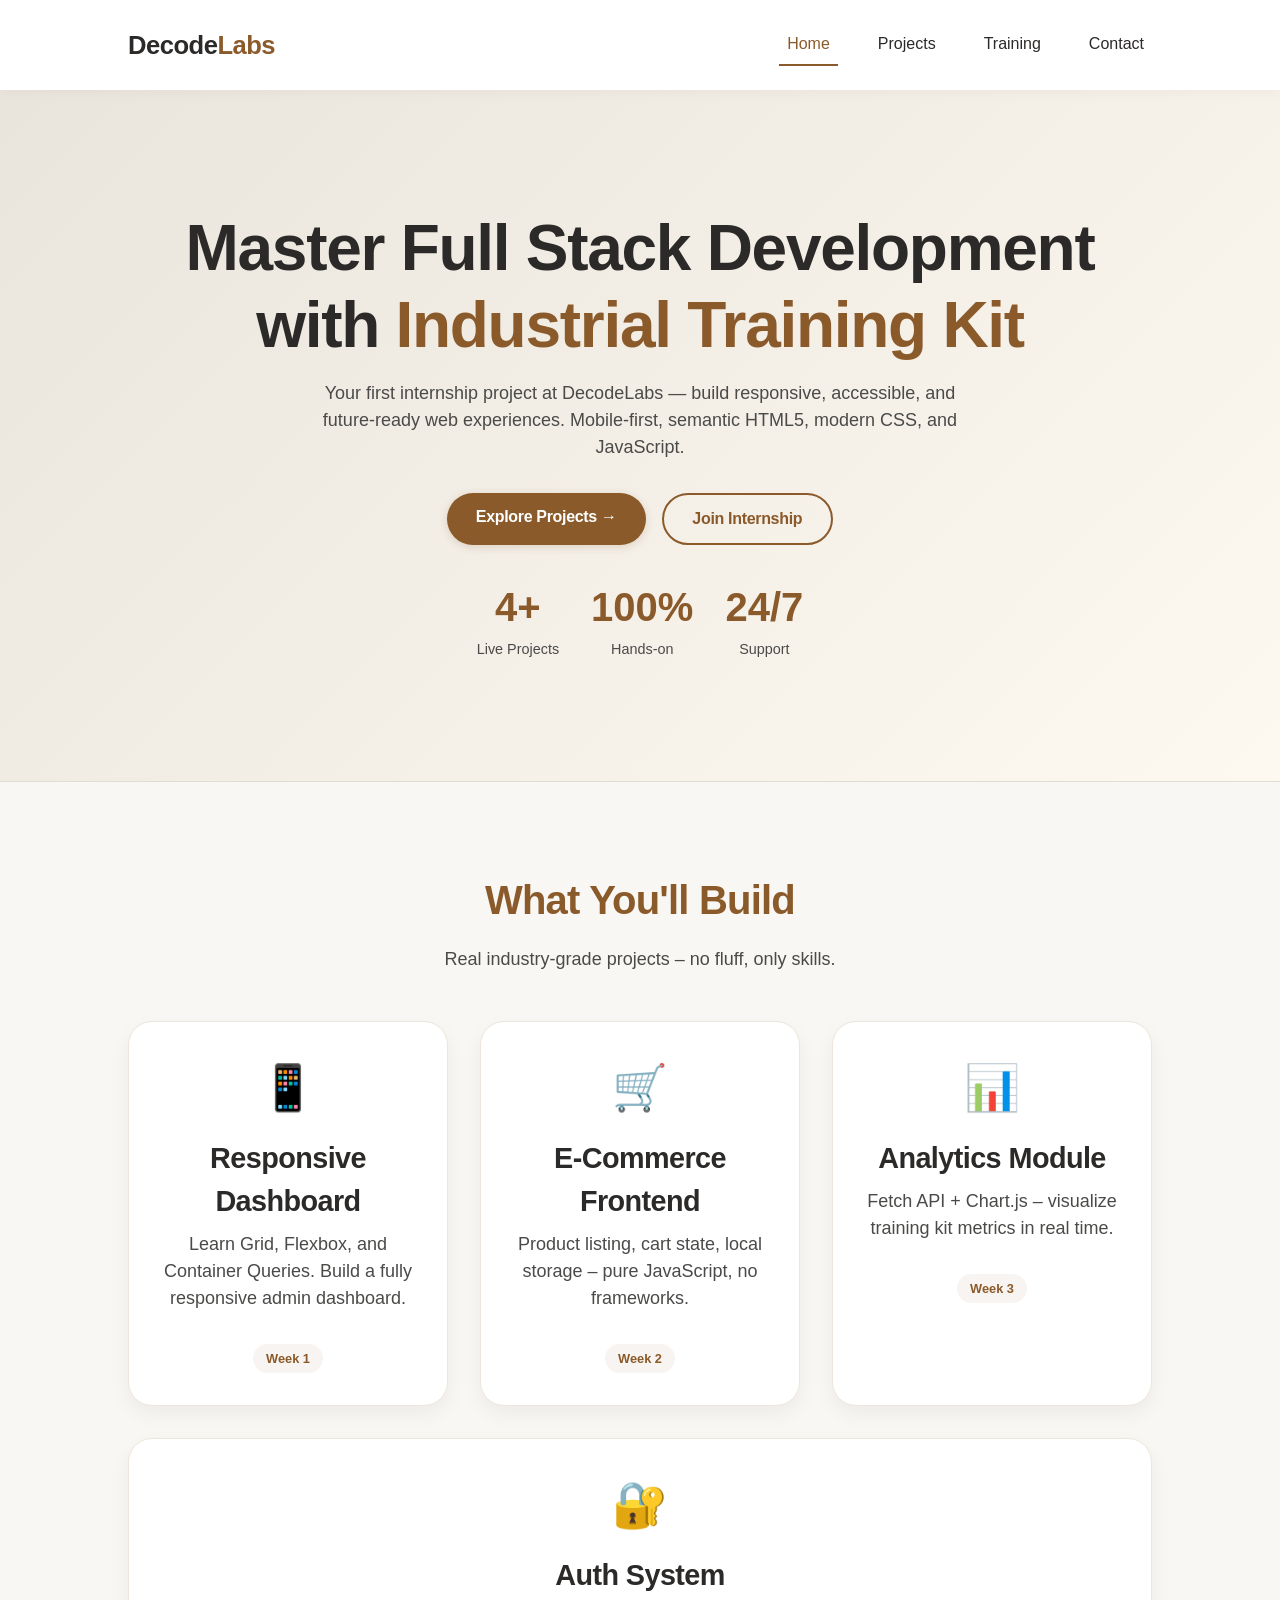
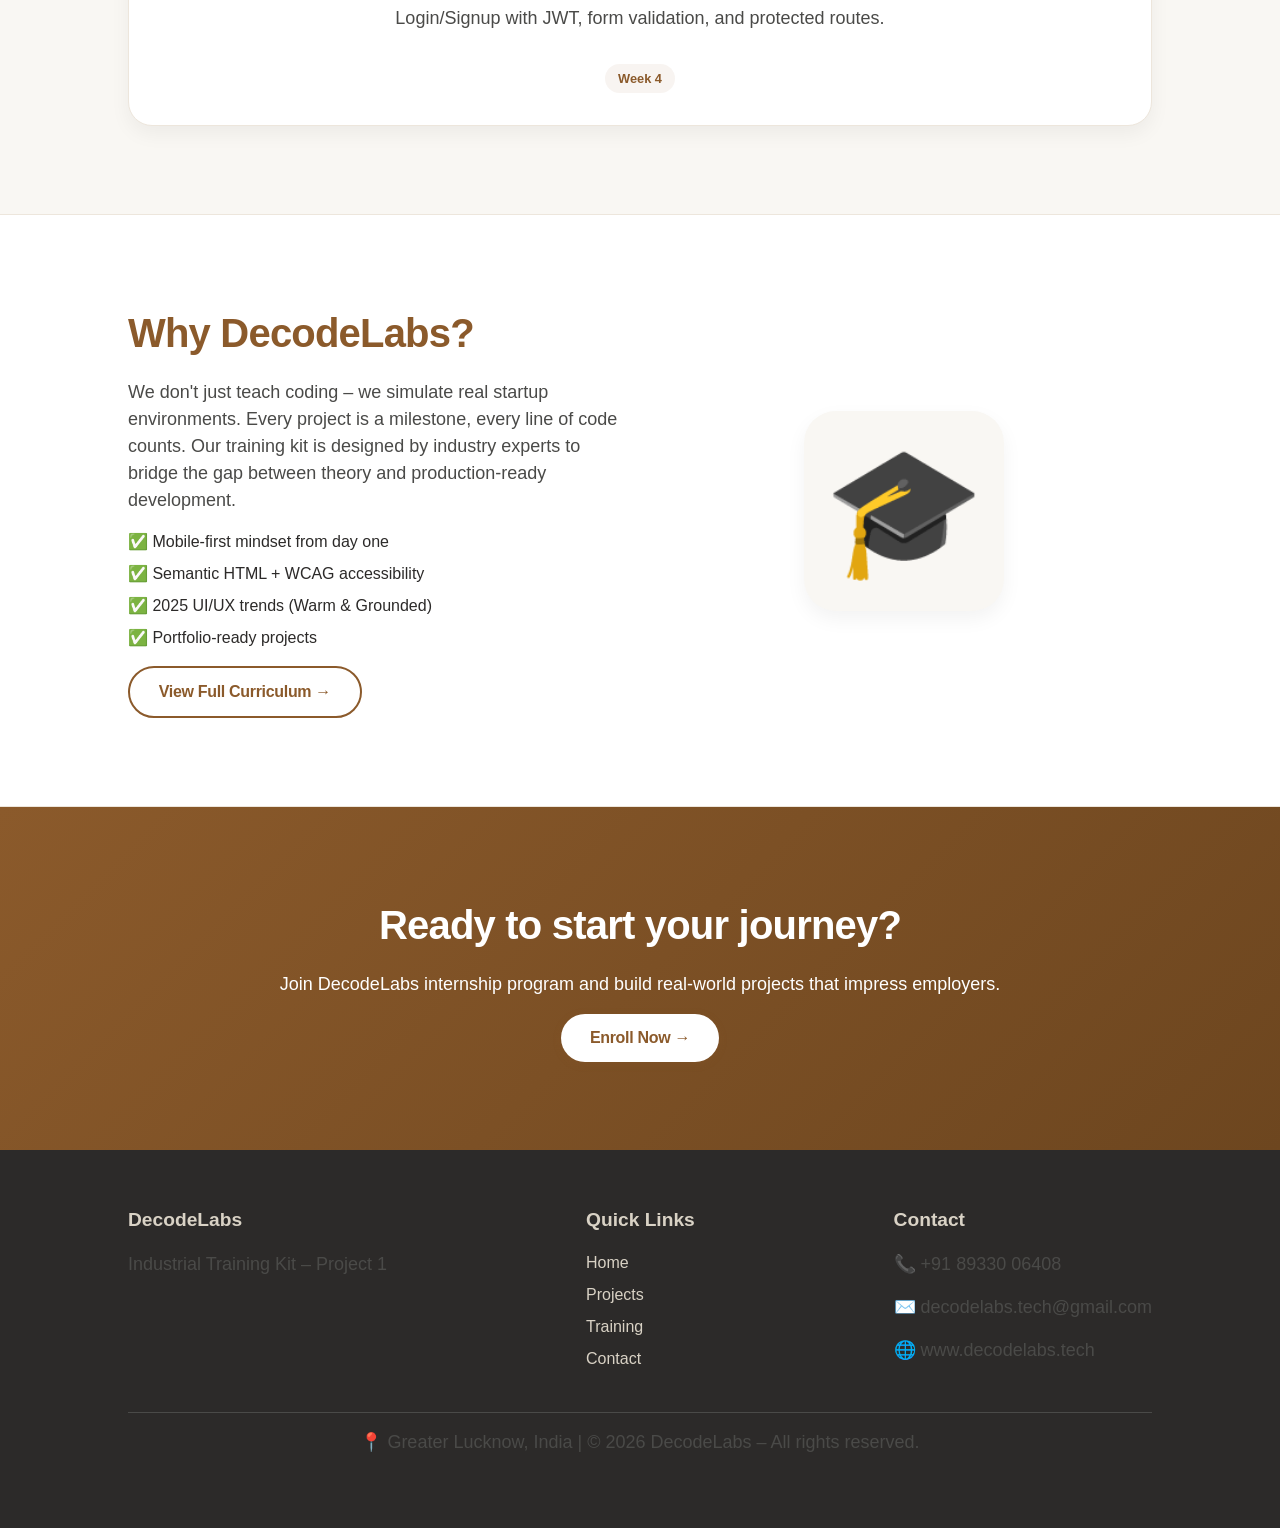
==== index.html @ 87865e43 "Initial commit: Project-1" ====
<!DOCTYPE html>
<html lang="hi">
<head>
  <meta charset="UTF-8">
  <meta name="viewport" content="width=device-width, initial-scale=1.0">
  <title>DecodeLabs – Home | Industrial Training Kit</title>
  <link rel="stylesheet" href="style.css">
</head>
<body>
  <header>
    <div class="container">
      <nav>
        <div class="nav-brand">Decode<span>Labs</span></div>
        <button class="menu-toggle" id="menuToggle">☰</button>
        <div class="nav-links" id="navLinks">
          <a href="index.html" class="active">Home</a>
          <a href="projects.html">Projects</a>
          <a href="training.html">Training</a>
          <a href="contact.html">Contact</a>
        </div>
      </nav>
    </div>
  </header>

  <main>
    <!-- Hero Section - Big & Attractive -->
    <section class="hero">
      <div class="container">
        <h1>Master Full Stack Development<br>with <span class="highlight">Industrial Training Kit</span></h1>
        <p>Your first internship project at DecodeLabs — build responsive, accessible, and future-ready web experiences. Mobile-first, semantic HTML5, modern CSS, and JavaScript.</p>
        <div class="hero-buttons">
          <a href="projects.html" class="btn btn-primary">Explore Projects →</a>
          <a href="contact.html" class="btn btn-outline">Join Internship</a>
        </div>
        <div class="hero-stats">
          <div class="stat">
            <span class="stat-number">4+</span>
            <span class="stat-label">Live Projects</span>
          </div>
          <div class="stat">
            <span class="stat-number">100%</span>
            <span class="stat-label">Hands-on</span>
          </div>
          <div class="stat">
            <span class="stat-number">24/7</span>
            <span class="stat-label">Support</span>
          </div>
        </div>
      </div>
    </section>

    <!-- Features / Cards Section (extensive) -->
    <section class="features">
      <div class="container">
        <div class="section-header">
          <h2> What You'll Build</h2>
          <p>Real industry-grade projects – no fluff, only skills.</p>
        </div>
        <div class="cards-grid">
          <div class="card">
            <div class="card-icon">📱</div>
            <h3>Responsive Dashboard</h3>
            <p>Learn Grid, Flexbox, and Container Queries. Build a fully responsive admin dashboard.</p>
            <span class="badge">Week 1</span>
          </div>
          <div class="card">
            <div class="card-icon">🛒</div>
            <h3>E‑Commerce Frontend</h3>
            <p>Product listing, cart state, local storage – pure JavaScript, no frameworks.</p>
            <span class="badge">Week 2</span>
          </div>
          <div class="card">
            <div class="card-icon">📊</div>
            <h3>Analytics Module</h3>
            <p>Fetch API + Chart.js – visualize training kit metrics in real time.</p>
            <span class="badge">Week 3</span>
          </div>
          <div class="card">
            <div class="card-icon">🔐</div>
            <h3>Auth System</h3>
            <p>Login/Signup with JWT, form validation, and protected routes.</p>
            <span class="badge">Week 4</span>
          </div>
        </div>
      </div>
    </section>

    <!-- About DecodeLabs Section -->
    <section class="about">
      <div class="container">
        <div class="about-grid">
          <div class="about-text">
            <h2>Why DecodeLabs?</h2>
            <p>We don't just teach coding – we simulate real startup environments. Every project is a milestone, every line of code counts. Our training kit is designed by industry experts to bridge the gap between theory and production-ready development.</p>
            <ul class="about-list">
              <li>✅ Mobile-first mindset from day one</li>
              <li>✅ Semantic HTML + WCAG accessibility</li>
              <li>✅ 2025 UI/UX trends (Warm & Grounded)</li>
              <li>✅ Portfolio-ready projects</li>
            </ul>
            <a href="training.html" class="btn btn-outline">View Full Curriculum →</a>
          </div>
          <div class="about-image">
            <div class="image-placeholder">🎓</div>
          </div>
        </div>
      </div>
    </section>

    <!-- Call to Action Section -->
    <section class="cta">
      <div class="container">
        <h2>Ready to start your journey?</h2>
        <p>Join DecodeLabs internship program and build real-world projects that impress employers.</p>
        <a href="contact.html" class="btn btn-primary">Enroll Now →</a>
      </div>
    </section>
  </main>

  <footer>
    <div class="container">
      <div class="footer-grid">
        <div class="footer-col">
          <h4>DecodeLabs</h4>
          <p>Industrial Training Kit – Project 1</p>
        </div>
        <div class="footer-col">
          <h4>Quick Links</h4>
          <a href="index.html">Home</a>
          <a href="projects.html">Projects</a>
          <a href="training.html">Training</a>
          <a href="contact.html">Contact</a>
        </div>
        <div class="footer-col">
          <h4>Contact</h4>
          <p>📞 +91 89330 06408</p>
          <p>✉️ decodelabs.tech@gmail.com</p>
          <p>🌐 www.decodelabs.tech</p>
        </div>
      </div>
      <div class="footer-bottom">
        <p>📍 Greater Lucknow, India | © 2026 DecodeLabs – All rights reserved.</p>
      </div>
    </div>
  </footer>

  <script src="script.js"></script>
</body>
</html>
---- style.css ----
/* ---------- RESET & GLOBAL ---------- */
* {
  margin: 0;
  padding: 0;
  box-sizing: border-box;
}

body {
  font-family: 'Open Sans', 'Roboto', sans-serif;
  background-color: #F9F7F3;
  color: #2C2A29;
  line-height: 1.5;
}

h1, h2, h3, .nav-brand, .btn {
  font-family: 'Inter', 'Montserrat', sans-serif;
  letter-spacing: -0.02em;
}

h1 {
  font-size: clamp(2.2rem, 7vw, 4rem);
  line-height: 1.2;
  margin-bottom: 1rem;
}

h2 {
  font-size: clamp(1.8rem, 5vw, 2.5rem);
  margin-bottom: 1rem;
  color: #8B5A2B; /* Mocha Mousse */
}

h3 {
  font-size: clamp(1.3rem, 4vw, 1.8rem);
  margin-bottom: 0.5rem;
}

p {
  font-size: clamp(1rem, 4vw, 1.125rem);
  color: #4A4A48;
  margin-bottom: 1rem;
}

.container {
  width: 90%;
  max-width: 1200px;
  margin: 0 auto;
  padding: 1.5rem 0;
}

/* ---------- BUTTONS ---------- */
.btn {
  display: inline-block;
  padding: 0.75rem 1.8rem;
  border-radius: 2.5rem;
  font-weight: 600;
  transition: all 0.3s ease;
  cursor: pointer;
  border: none;
  text-decoration: none;
}

.btn-primary {
  background-color: #8B5A2B;
  color: white;
  box-shadow: 0 2px 8px rgba(139,90,43,0.2);
}

.btn-primary:hover {
  background-color: #6D461F;
  transform: translateY(-3px);
}

.btn-outline {
  background: transparent;
  border: 2px solid #8B5A2B;
  color: #8B5A2B;
}

.btn-outline:hover {
  background: #8B5A2B;
  color: white;
}

/* ---------- HEADER & NAV (Mobile-first) ---------- */
header {
  background: white;
  box-shadow: 0 4px 12px rgba(0,0,0,0.03);
  position: sticky;
  top: 0;
  width: 100%;
  z-index: 1000;
}

nav {
  display: flex;
  justify-content: space-between;
  align-items: center;
  flex-wrap: wrap;
}

.nav-brand {
  font-size: 1.6rem;
  font-weight: 700;
}

.nav-brand span {
  color: #8B5A2B;
}

.menu-toggle {
  display: block;
  background: none;
  border: none;
  font-size: 1.8rem;
  cursor: pointer;
  color: #8B5A2B;
}

.nav-links {
  display: none;
  width: 100%;
  flex-direction: column;
  gap: 1rem;
  margin-top: 1rem;
  text-align: center;
}

.nav-links a {
  text-decoration: none;
  color: #2C2A29;
  font-weight: 500;
  padding: 0.5rem;
  transition: color 0.2s;
}

.nav-links a:hover, .nav-links a.active {
  color: #8B5A2B;
  border-bottom: 2px solid #8B5A2B;
}

.nav-links.active {
  display: flex;
}

/* ---------- HERO SECTION (Home) ---------- */
.hero {
  background: linear-gradient(135deg, #E9E5DD 0%, #FDF8F0 100%);
  padding: 4rem 0;
  text-align: center;
  border-bottom: 1px solid #E2DCD0;
}

.hero p {
  max-width: 650px;
  margin-left: auto;
  margin-right: auto;
}

.hero-buttons {
  display: flex;
  gap: 1rem;
  justify-content: center;
  flex-wrap: wrap;
  margin: 2rem 0 1rem;
}

/* ---------- PAGE HEADER (common for other pages) ---------- */
.page-header {
  background: linear-gradient(135deg, #E9E5DD 0%, #FDF8F0 100%);
  padding: 3rem 0;
  text-align: center;
  border-bottom: 1px solid #E2DCD0;
}

.page-header h1 {
  margin-bottom: 0.5rem;
}

/* ---------- CARDS & SECTIONS ---------- */
section {
  padding: 4rem 0;
  border-bottom: 1px solid #EDE6DC;
}

.section-header {
  text-align: center;
  margin-bottom: 3rem;
}

.cards-grid {
  display: flex;
  flex-direction: column;
  gap: 2rem;
}

.card {
  background: white;
  padding: 2rem 1.5rem;
  border-radius: 1.5rem;
  box-shadow: 0 8px 20px rgba(0,0,0,0.05);
  transition: transform 0.2s;
  border: 1px solid #EDE6DC;
  text-align: center;
}

.card:hover {
  transform: translateY(-6px);
}

.card-icon {
  font-size: 2.8rem;
  margin-bottom: 1rem;
}

.badge {
  background: #8B5A2B10;
  color: #8B5A2B;
  padding: 0.3rem 0.8rem;
  border-radius: 2rem;
  font-size: 0.8rem;
  font-weight: 600;
  display: inline-block;
  margin-top: 1rem;
}

/* ---------- TRAINING LIST ---------- */
.training-list {
  display: flex;
  flex-direction: column;
  gap: 1.5rem;
}

.training-item {
  background: white;
  padding: 1.2rem 1.5rem;
  border-radius: 1rem;
  display: flex;
  flex-wrap: wrap;
  align-items: center;
  justify-content: space-between;
  gap: 1rem;
  border-left: 5px solid #8B5A2B;
}

.training-info h4 {
  margin-bottom: 0.3rem;
}

/* ---------- CONTACT PAGE ---------- */
.contact-grid {
  display: flex;
  flex-direction: column;
  gap: 2rem;
}

.contact-info {
  background: #FEFCF8;
  padding: 1.5rem;
  border-radius: 1.5rem;
  text-align: center;
}

.contact-info a {
  color: #8B5A2B;
  text-decoration: none;
}

/* ---------- FOOTER ---------- */
footer {
  background-color: #2C2A29;
  color: #D9D2C5;
  text-align: center;
  padding: 2rem 0;
}

footer a {
  color: #D9D2C5;
}

/* ---------- RESPONSIVE (Tablet & Desktop) ---------- */
@media (min-width: 768px) {
  .menu-toggle {
    display: none;
  }
  .nav-links {
    display: flex !important;
    width: auto;
    flex-direction: row;
    gap: 2rem;
    margin-top: 0;
  }
  .cards-grid {
    flex-direction: row;
    flex-wrap: wrap;
    justify-content: center;
  }
  .card {
    flex: 1 1 280px;
  }
  .training-list {
    flex-direction: row;
    flex-wrap: wrap;
  }
  .training-item {
    flex: 1 1 300px;
  }
  .contact-grid {
    flex-direction: row;
    justify-content: space-between;
  }
  .contact-info {
    flex: 1;
  }
}

@media (min-width: 1024px) {
  .hero {
    padding: 6rem 0;
  }
  .page-header {
    padding: 4rem 0;
  }
  .container {
    width: 80%;
  }
}
/* ---------- Hero Stats ---------- */
.hero-stats {
  display: flex;
  justify-content: center;
  gap: 2rem;
  margin-top: 2rem;
  flex-wrap: wrap;
}
.stat {
  text-align: center;
}
.stat-number {
  display: block;
  font-size: clamp(1.8rem, 5vw, 2.5rem);
  font-weight: 700;
  color: #8B5A2B;
  font-family: 'Inter', sans-serif;
}
.stat-label {
  font-size: 0.9rem;
  color: #4A4A48;
}
.highlight {
  color: #8B5A2B;
}

/* ---------- About Section ---------- */
.about {
  background-color: white;
}
.about-grid {
  display: flex;
  flex-direction: column;
  gap: 2rem;
  align-items: center;
}
.about-text {
  flex: 1;
}
.about-list {
  list-style: none;
  margin: 1rem 0;
}
.about-list li {
  margin-bottom: 0.5rem;
  font-size: 1rem;
}
.about-image {
  flex: 1;
  text-align: center;
}
.image-placeholder {
  font-size: 8rem;
  background: #F9F7F3;
  width: 200px;
  height: 200px;
  border-radius: 2rem;
  display: flex;
  align-items: center;
  justify-content: center;
  margin: 0 auto;
  box-shadow: 0 8px 20px rgba(0,0,0,0.05);
}
@media (min-width: 768px) {
  .about-grid {
    flex-direction: row;
  }
}

/* ---------- CTA Section ---------- */
.cta {
  background: linear-gradient(135deg, #8B5A2B 0%, #6D461F 100%);
  color: white;
  text-align: center;
  border-bottom: none;
}
.cta h2, .cta p {
  color: white;
}
.cta .btn-primary {
  background: white;
  color: #8B5A2B;
}
.cta .btn-primary:hover {
  background: #F9F7F3;
}

/* ---------- Footer Grid ---------- */
.footer-grid {
  display: flex;
  flex-direction: column;
  gap: 2rem;
  text-align: center;
  margin-bottom: 2rem;
}
.footer-col h4 {
  margin-bottom: 1rem;
  font-size: 1.2rem;
}
.footer-col a {
  display: block;
  color: #D9D2C5;
  text-decoration: none;
  margin-bottom: 0.5rem;
}
.footer-col a:hover {
  color: white;
}
.footer-bottom {
  border-top: 1px solid #4A4A48;
  padding-top: 1rem;
  font-size: 0.8rem;
}
@media (min-width: 768px) {
  .footer-grid {
    flex-direction: row;
    justify-content: space-between;
    text-align: left;
  }
}
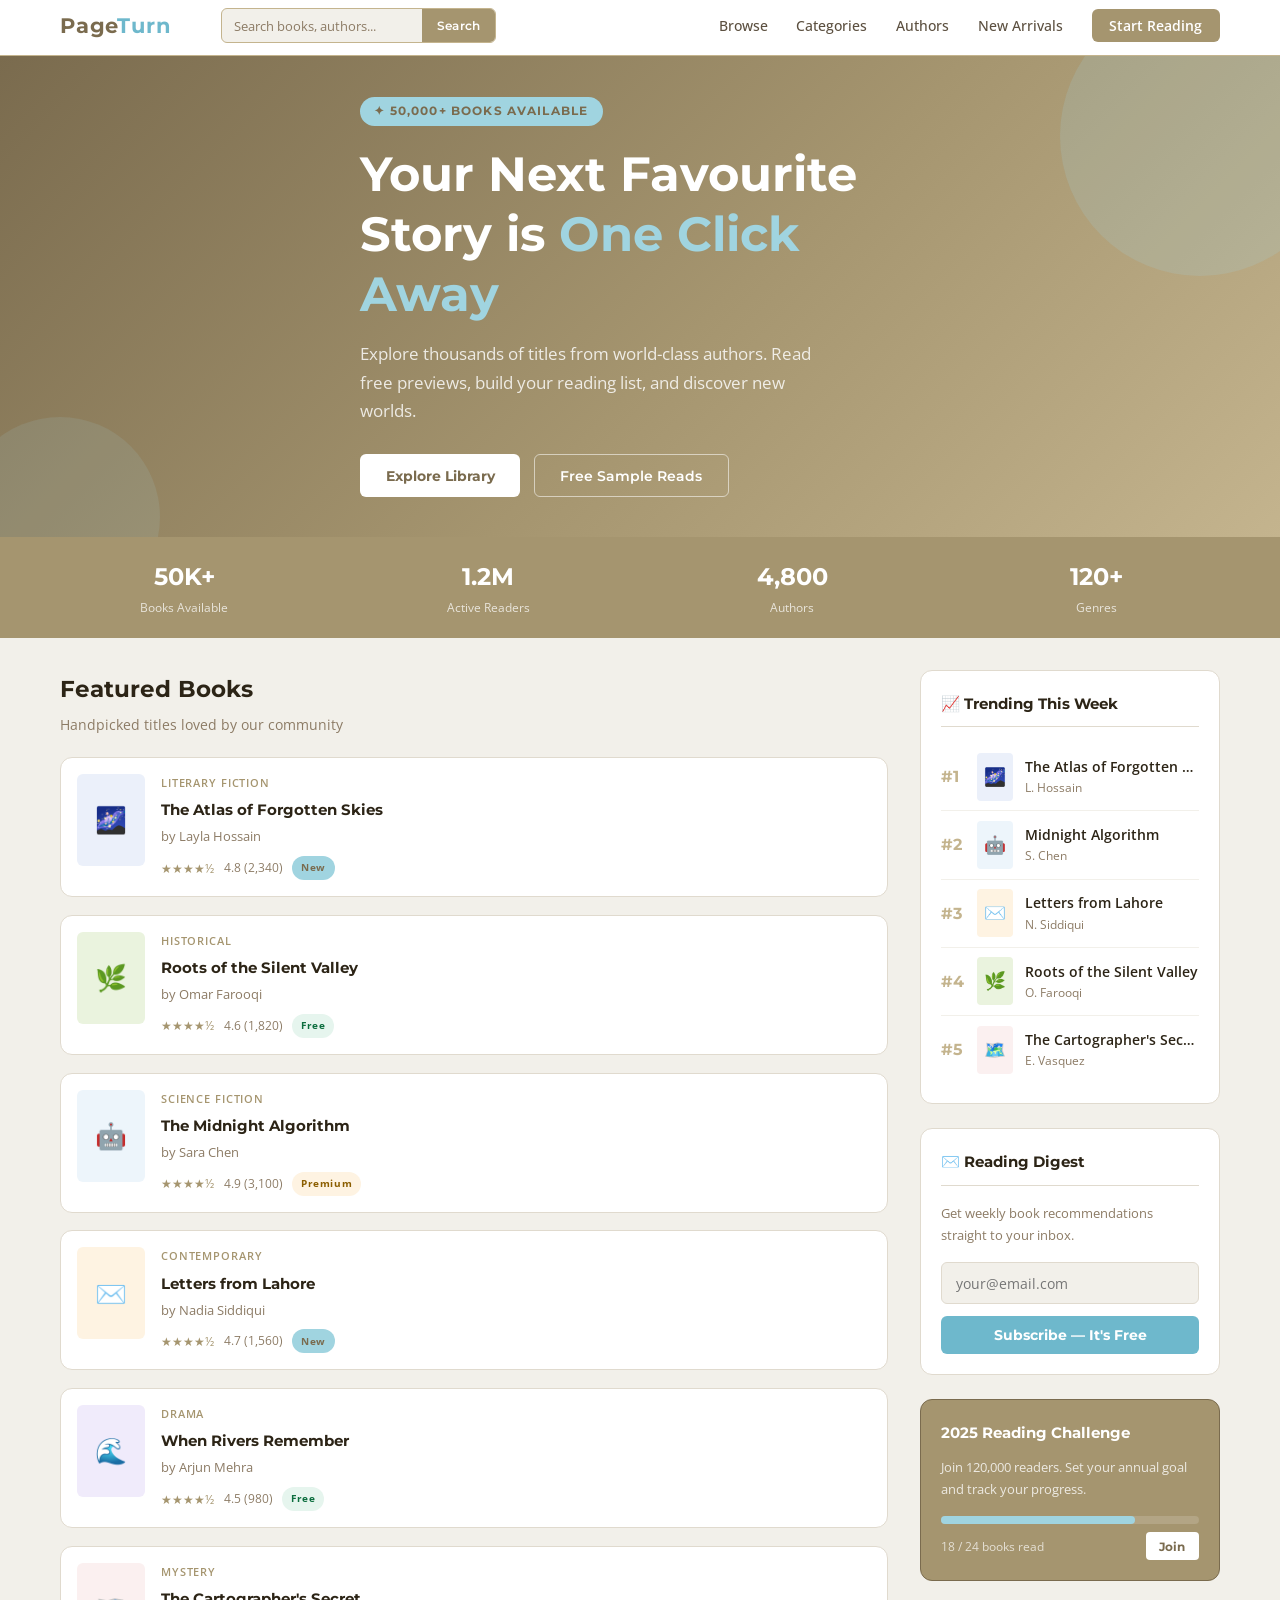
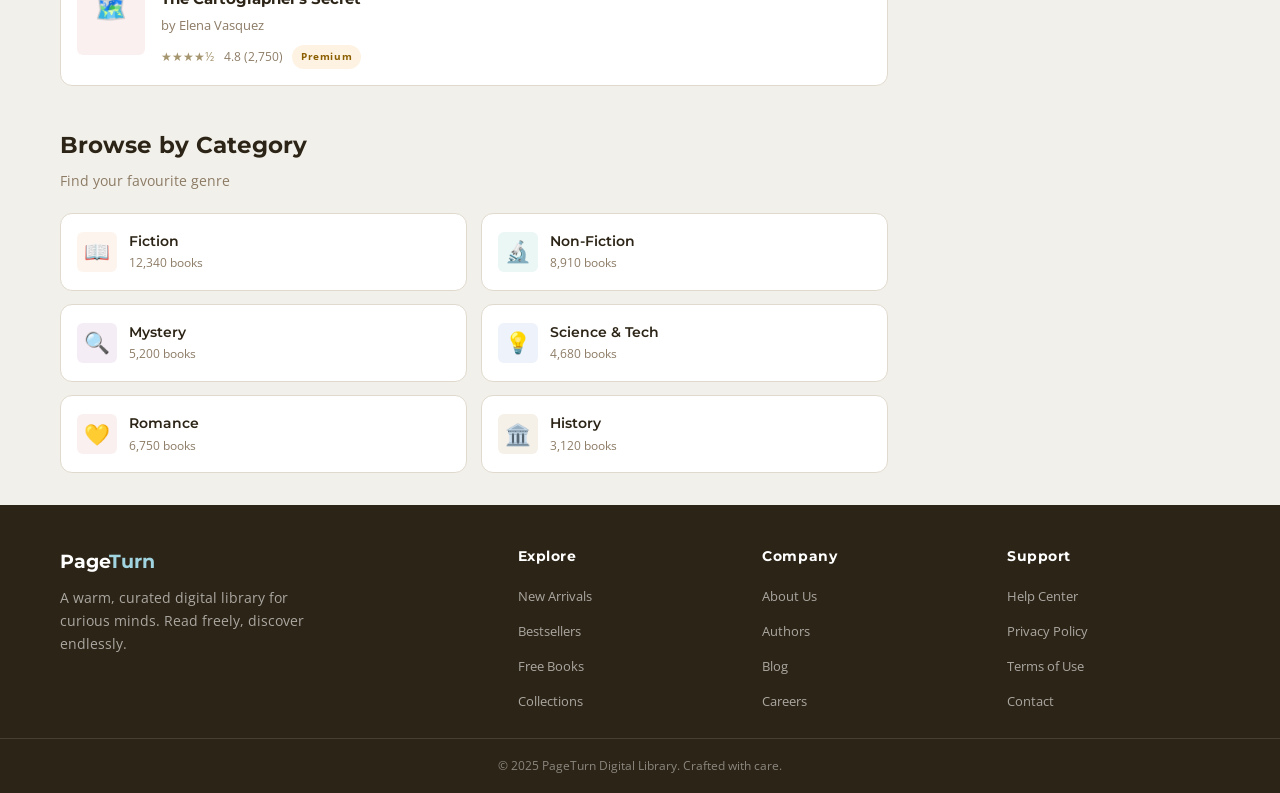
==== commit dafe5ac2: "Project-1 :Page turn Digital Library" ====
--- a/index.html
+++ b/index.html
@@ -1,149 +1,770 @@
 <!DOCTYPE html>
-<html lang="hi">
+<html lang="en">
 <head>
-  <meta charset="UTF-8">
-  <meta name="viewport" content="width=device-width, initial-scale=1.0">
-  <title>DecodeLabs – Home | Industrial Training Kit</title>
-  <link rel="stylesheet" href="style.css">
+  <meta charset="UTF-8" />
+  <meta name="viewport" content="width=device-width, initial-scale=1.0, viewport-fit=cover" />
+  <title>PageTurn — Digital Library</title>
+  <link rel="preconnect" href="https://fonts.googleapis.com" />
+  <link rel="preconnect" href="https://fonts.gstatic.com" crossorigin />
+  <link href="https://fonts.googleapis.com/css2?family=Montserrat:wght@400;600;700&family=Open+Sans:wght@400;500;600&display=swap" rel="stylesheet" />
+  <style>
+    /* ── CSS Custom Properties ── */
+    :root {
+      --mocha: #A5956F;
+      --mocha-light: #C4B48E;
+      --mocha-dark: #7A6B4E;
+      --ethereal: #A0D4E0;
+      --ethereal-dark: #6EB8CC;
+      --moonlit: #F2F0EA;
+      --moonlit-dark: #E0DACE;
+      --text-primary: #2C2416;
+      --text-secondary: #5C5040;
+      --text-muted: #8C7B65;
+      --white: #FFFFFF;
+      --nav-h: 56px;
+      --hero-h: 360px;
+      --radius-sm: 6px;
+      --radius-md: 12px;
+      --radius-lg: 20px;
+      --transition: 0.25s ease;
+    }
+
+    /* ── Reset ── */
+    *, *::before, *::after { box-sizing: border-box; margin: 0; padding: 0; }
+    html { scroll-behavior: smooth; }
+    body {
+      font-family: 'Open Sans', sans-serif;
+      font-size: 16px;
+      line-height: 1.7;
+      color: var(--text-primary);
+      background: var(--moonlit);
+    }
+    img { max-width: 100%; display: block; }
+    a { text-decoration: none; color: inherit; }
+    ul { list-style: none; }
+
+    /* ── NAVIGATION (with integrated search, links pushed to right) ── */
+    header {
+      position: sticky;
+      top: 0;
+      z-index: 100;
+      background: var(--white);
+      border-bottom: 1.5px solid var(--mocha-light);
+      min-height: var(--nav-h);
+    }
+    .nav-container {
+      display: flex;
+      align-items: center;
+      justify-content: flex-start;
+      flex-wrap: wrap;
+      max-width: 1200px;
+      margin: 0 auto;
+      padding: 0.5rem 1.25rem;
+      gap: 0.75rem;
+    }
+    .nav-logo {
+      font-family: 'Montserrat', sans-serif;
+      font-weight: 700;
+      font-size: 1.3rem;
+      color: var(--mocha-dark);
+      letter-spacing: 0.04em;
+      white-space: nowrap;
+    }
+    .nav-logo span { color: var(--ethereal-dark); }
+
+    /* Navbar Search (inline, with precise 1cm gaps) */
+    .nav-search {
+      flex: 0 1 auto;
+      min-width: 200px;
+      max-width: 300px;
+      margin-left: 1cm;
+      margin-right: 1cm;
+    }
+    .navbar-search-bar {
+      display: flex;
+      gap: 0;
+      border: 1.5px solid var(--mocha-light);
+      border-radius: var(--radius-sm);
+      overflow: hidden;
+      background: var(--moonlit);
+      transition: all var(--transition);
+    }
+    .navbar-search-bar input {
+      flex: 1;
+      border: none;
+      background: transparent;
+      padding: 0.45rem 0.75rem;
+      font-family: 'Open Sans', sans-serif;
+      font-size: 0.85rem;
+      color: var(--text-primary);
+      outline: none;
+    }
+    .navbar-search-bar input::placeholder { color: var(--text-muted); font-size: 0.8rem; }
+    .navbar-search-bar button {
+      background: var(--mocha);
+      border: none;
+      color: var(--white);
+      padding: 0 0.9rem;
+      cursor: pointer;
+      font-family: 'Montserrat', sans-serif;
+      font-weight: 600;
+      font-size: 0.75rem;
+      letter-spacing: 0.3px;
+      transition: background var(--transition);
+      white-space: nowrap;
+    }
+    .navbar-search-bar button:hover { background: var(--mocha-dark); }
+
+    /* Desktop nav links - pushed to the right using margin-left: auto */
+    .nav-links {
+      display: none;
+      gap: 1.8rem;
+      align-items: center;
+      margin-left: auto;  /* This pushes the links to the right side */
+    }
+    .nav-links a {
+      font-size: 0.88rem;
+      font-weight: 500;
+      color: var(--text-secondary);
+      transition: color var(--transition);
+      white-space: nowrap;
+    }
+    .nav-links a:hover { color: var(--mocha-dark); }
+    .nav-cta {
+      background: var(--mocha);
+      color: var(--white) !important;
+      padding: 0.45rem 1.1rem;
+      border-radius: var(--radius-sm);
+      font-weight: 600 !important;
+      font-size: 0.85rem !important;
+      transition: background var(--transition);
+    }
+    .nav-cta:hover { background: var(--mocha-dark) !important; }
+
+    /* Hamburger (mobile) */
+    .hamburger {
+      display: flex;
+      flex-direction: column;
+      gap: 5px;
+      cursor: pointer;
+      background: none;
+      border: none;
+      padding: 4px;
+      margin-left: auto;
+    }
+    .hamburger span {
+      display: block;
+      width: 22px;
+      height: 2px;
+      background: var(--mocha-dark);
+      border-radius: 2px;
+      transition: all var(--transition);
+    }
+
+    /* Mobile menu */
+    .mobile-menu {
+      display: none;
+      flex-direction: column;
+      background: var(--white);
+      border-bottom: 1.5px solid var(--mocha-light);
+      padding: 1rem 1.25rem;
+      gap: 0.85rem;
+    }
+    .mobile-menu.open { display: flex; }
+    .mobile-menu a {
+      font-size: 0.92rem;
+      font-weight: 500;
+      color: var(--text-secondary);
+      padding: 0.35rem 0;
+      border-bottom: 0.5px solid var(--moonlit-dark);
+    }
+    .mobile-menu a:last-child { border-bottom: none; }
+
+    /* ── HERO SECTION ── */
+    .hero {
+      min-height: var(--hero-h);
+      background: linear-gradient(135deg, var(--mocha-dark) 0%, var(--mocha) 55%, var(--mocha-light) 100%);
+      display: flex;
+      align-items: center;
+      position: relative;
+      overflow: hidden;
+    }
+    .hero::before {
+      content: '';
+      position: absolute;
+      top: -60px;
+      right: -60px;
+      width: 280px;
+      height: 280px;
+      background: var(--ethereal);
+      opacity: 0.18;
+      border-radius: 50%;
+    }
+    .hero::after {
+      content: '';
+      position: absolute;
+      bottom: -80px;
+      left: -40px;
+      width: 200px;
+      height: 200px;
+      background: var(--ethereal);
+      opacity: 0.12;
+      border-radius: 50%;
+    }
+    .hero-inner {
+      max-width: 1200px;
+      margin: 0 auto;
+      padding: 2.5rem 1.25rem;
+      position: relative;
+      z-index: 1;
+    }
+    .hero-badge {
+      display: inline-block;
+      background: var(--ethereal);
+      color: var(--mocha-dark);
+      font-family: 'Montserrat', sans-serif;
+      font-size: 0.72rem;
+      font-weight: 700;
+      letter-spacing: 0.1em;
+      text-transform: uppercase;
+      padding: 0.3rem 0.9rem;
+      border-radius: 50px;
+      margin-bottom: 1.1rem;
+    }
+    .hero h1 {
+      font-family: 'Montserrat', sans-serif;
+      font-size: clamp(1.8rem, 5vw, 3rem);
+      font-weight: 700;
+      color: var(--white);
+      line-height: 1.25;
+      margin-bottom: 1rem;
+      max-width: 560px;
+    }
+    .hero h1 em {
+      font-style: normal;
+      color: var(--ethereal);
+    }
+    .hero p {
+      color: rgba(255,255,255,0.82);
+      font-size: clamp(0.9rem, 2.2vw, 1.05rem);
+      max-width: 480px;
+      margin-bottom: 1.8rem;
+    }
+    .hero-btns {
+      display: flex;
+      flex-wrap: wrap;
+      gap: 0.85rem;
+    }
+    .btn-primary {
+      background: var(--white);
+      color: var(--mocha-dark);
+      font-family: 'Montserrat', sans-serif;
+      font-weight: 700;
+      font-size: 0.88rem;
+      padding: 0.75rem 1.6rem;
+      border-radius: var(--radius-sm);
+      border: none;
+      cursor: pointer;
+      transition: background var(--transition), transform var(--transition);
+    }
+    .btn-primary:hover { background: var(--moonlit); transform: translateY(-2px); }
+    .btn-ghost {
+      background: transparent;
+      color: var(--white);
+      font-family: 'Montserrat', sans-serif;
+      font-weight: 600;
+      font-size: 0.88rem;
+      padding: 0.72rem 1.6rem;
+      border-radius: var(--radius-sm);
+      border: 1.5px solid rgba(255,255,255,0.55);
+      cursor: pointer;
+      transition: border-color var(--transition), background var(--transition);
+    }
+    .btn-ghost:hover { border-color: var(--white); background: rgba(255,255,255,0.08); }
+
+    /* ── MAIN LAYOUT ── */
+    .main-layout {
+      max-width: 1200px;
+      margin: 0 auto;
+      padding: 2rem 1.25rem;
+      display: grid;
+      grid-template-columns: 1fr;
+      gap: 2rem;
+    }
+
+    /* ── SECTION TITLE ── */
+    .section-title {
+      font-family: 'Montserrat', sans-serif;
+      font-size: clamp(1.15rem, 3vw, 1.45rem);
+      font-weight: 700;
+      color: var(--text-primary);
+      margin-bottom: 0.25rem;
+    }
+    .section-sub {
+      font-size: 0.88rem;
+      color: var(--text-muted);
+      margin-bottom: 1.25rem;
+    }
+
+    /* ── FEATURED BOOKS GRID ── */
+    .books-grid {
+      display: grid;
+      grid-template-columns: 1fr;
+      gap: 1.1rem;
+    }
+    .book-card {
+      background: var(--white);
+      border-radius: var(--radius-md);
+      border: 1.5px solid var(--moonlit-dark);
+      display: flex;
+      gap: 1rem;
+      padding: 1rem;
+      transition: transform var(--transition), box-shadow var(--transition);
+      cursor: pointer;
+    }
+    .book-card:hover {
+      transform: translateY(-3px);
+      box-shadow: 0 6px 20px rgba(165,149,111,0.18);
+    }
+    .book-cover {
+      width: 68px;
+      height: 92px;
+      border-radius: var(--radius-sm);
+      flex-shrink: 0;
+      display: flex;
+      align-items: center;
+      justify-content: center;
+      font-size: 1.6rem;
+    }
+    .book-info { flex: 1; min-width: 0; }
+    .book-genre {
+      font-size: 0.68rem;
+      font-weight: 600;
+      letter-spacing: 0.08em;
+      text-transform: uppercase;
+      color: var(--mocha);
+      margin-bottom: 0.3rem;
+    }
+    .book-title {
+      font-family: 'Montserrat', sans-serif;
+      font-weight: 700;
+      font-size: 0.95rem;
+      color: var(--text-primary);
+      margin-bottom: 0.2rem;
+      white-space: nowrap;
+      overflow: hidden;
+      text-overflow: ellipsis;
+    }
+    .book-author {
+      font-size: 0.8rem;
+      color: var(--text-muted);
+      margin-bottom: 0.5rem;
+    }
+    .book-meta {
+      display: flex;
+      align-items: center;
+      gap: 0.6rem;
+      flex-wrap: wrap;
+    }
+    .stars { color: var(--mocha); font-size: 0.78rem; }
+    .rating-count { font-size: 0.75rem; color: var(--text-muted); }
+    .book-badge {
+      font-size: 0.65rem;
+      font-weight: 700;
+      padding: 0.2rem 0.55rem;
+      border-radius: 50px;
+      letter-spacing: 0.06em;
+    }
+    .badge-free { background: #E6F5EE; color: #0D6E3F; }
+    .badge-new { background: var(--ethereal); color: var(--mocha-dark); }
+    .badge-premium { background: #FEF3E2; color: #8B5E00; }
+
+    /* ── CATEGORIES ── */
+    .cat-grid {
+      display: grid;
+      grid-template-columns: repeat(2, 1fr);
+      gap: 0.85rem;
+    }
+    .cat-card {
+      background: var(--white);
+      border-radius: var(--radius-md);
+      border: 1.5px solid var(--moonlit-dark);
+      padding: 1rem;
+      display: flex;
+      align-items: center;
+      gap: 0.75rem;
+      cursor: pointer;
+      transition: border-color var(--transition), transform var(--transition);
+    }
+    .cat-card:hover {
+      border-color: var(--mocha-light);
+      transform: translateY(-2px);
+    }
+    .cat-icon {
+      width: 40px;
+      height: 40px;
+      border-radius: var(--radius-sm);
+      display: flex;
+      align-items: center;
+      justify-content: center;
+      font-size: 1.3rem;
+      flex-shrink: 0;
+    }
+    .cat-name {
+      font-family: 'Montserrat', sans-serif;
+      font-weight: 600;
+      font-size: 0.85rem;
+      color: var(--text-primary);
+    }
+    .cat-count { font-size: 0.75rem; color: var(--text-muted); }
+
+    /* ── SIDE PANEL ── */
+    .side-panel { display: flex; flex-direction: column; gap: 1.5rem; }
+    .panel-card {
+      background: var(--white);
+      border-radius: var(--radius-md);
+      border: 1.5px solid var(--moonlit-dark);
+      padding: 1.25rem;
+    }
+    .panel-title {
+      font-family: 'Montserrat', sans-serif;
+      font-weight: 700;
+      font-size: 0.95rem;
+      color: var(--text-primary);
+      margin-bottom: 1rem;
+      padding-bottom: 0.6rem;
+      border-bottom: 1.5px solid var(--moonlit-dark);
+    }
+    .trending-item {
+      display: flex;
+      align-items: center;
+      gap: 0.75rem;
+      padding: 0.6rem 0;
+      border-bottom: 0.5px solid var(--moonlit);
+      cursor: pointer;
+    }
+    .trending-item:last-child { border-bottom: none; }
+    .trend-rank {
+      font-family: 'Montserrat', sans-serif;
+      font-weight: 700;
+      font-size: 1rem;
+      color: var(--mocha-light);
+      width: 24px;
+      flex-shrink: 0;
+    }
+    .trend-info { flex: 1; min-width: 0; }
+    .trend-title {
+      font-size: 0.85rem;
+      font-weight: 600;
+      color: var(--text-primary);
+      white-space: nowrap;
+      overflow: hidden;
+      text-overflow: ellipsis;
+    }
+    .trend-author { font-size: 0.75rem; color: var(--text-muted); }
+    .trend-cover {
+      width: 36px;
+      height: 48px;
+      border-radius: 4px;
+      flex-shrink: 0;
+      display: flex;
+      align-items: center;
+      justify-content: center;
+      font-size: 1.1rem;
+    }
+    .newsletter-form { display: flex; flex-direction: column; gap: 0.75rem; }
+    .newsletter-form input {
+      border: 1.5px solid var(--moonlit-dark);
+      border-radius: var(--radius-sm);
+      padding: 0.65rem 0.9rem;
+      font-family: 'Open Sans', sans-serif;
+      font-size: 0.88rem;
+      color: var(--text-primary);
+      background: var(--moonlit);
+      outline: none;
+      transition: border-color var(--transition);
+    }
+    .newsletter-form input:focus { border-color: var(--mocha); }
+    .newsletter-form button {
+      background: var(--ethereal-dark);
+      color: var(--white);
+      border: none;
+      border-radius: var(--radius-sm);
+      padding: 0.7rem;
+      font-family: 'Montserrat', sans-serif;
+      font-weight: 700;
+      font-size: 0.85rem;
+      cursor: pointer;
+      transition: background var(--transition);
+    }
+    .newsletter-form button:hover { background: var(--mocha); }
+    #nl-msg {
+      font-size: 0.82rem;
+      color: #0D6E3F;
+      display: none;
+      text-align: center;
+    }
+
+    /* ── STATS BAR ── */
+    .stats-bar {
+      background: var(--mocha);
+      padding: 1.2rem 1.25rem;
+    }
+    .stats-inner {
+      max-width: 1200px;
+      margin: 0 auto;
+      display: grid;
+      grid-template-columns: repeat(2, 1fr);
+      gap: 1rem;
+    }
+    .stat-item { text-align: center; }
+    .stat-num {
+      font-family: 'Montserrat', sans-serif;
+      font-weight: 700;
+      font-size: 1.5rem;
+      color: var(--white);
+    }
+    .stat-label { font-size: 0.78rem; color: rgba(255,255,255,0.75); }
+
+    /* ── FOOTER ── */
+    footer {
+      background: var(--text-primary);
+      color: rgba(255,255,255,0.75);
+    }
+    .footer-top {
+      max-width: 1200px;
+      margin: 0 auto;
+      padding: 2.5rem 1.25rem 1.5rem;
+      display: grid;
+      grid-template-columns: 1fr;
+      gap: 2rem;
+    }
+    .footer-brand p {
+      font-size: 0.85rem;
+      color: rgba(255,255,255,0.6);
+      margin-top: 0.5rem;
+      max-width: 260px;
+    }
+    .footer-logo {
+      font-family: 'Montserrat', sans-serif;
+      font-weight: 700;
+      font-size: 1.2rem;
+      color: var(--white);
+    }
+    .footer-logo span { color: var(--ethereal); }
+    .footer-col h4 {
+      font-family: 'Montserrat', sans-serif;
+      font-weight: 700;
+      font-size: 0.85rem;
+      color: var(--white);
+      margin-bottom: 0.85rem;
+      letter-spacing: 0.04em;
+    }
+    .footer-col ul { display: flex; flex-direction: column; gap: 0.5rem; }
+    .footer-col ul li a {
+      font-size: 0.83rem;
+      color: rgba(255,255,255,0.6);
+      transition: color var(--transition);
+    }
+    .footer-col ul li a:hover { color: var(--ethereal); }
+    .footer-bottom {
+      border-top: 0.5px solid rgba(255,255,255,0.12);
+      padding: 1rem 1.25rem;
+      text-align: center;
+      font-size: 0.78rem;
+      color: rgba(255,255,255,0.45);
+    }
+
+    /* ── RESPONSIVE: tablet & desktop ── */
+    @media (min-width: 768px) {
+      .hamburger { display: none; }
+      .nav-links { display: flex; }
+      .books-grid { grid-template-columns: repeat(2, 1fr); }
+      .cat-grid { grid-template-columns: repeat(3, 1fr); }
+      .stats-inner { grid-template-columns: repeat(4, 1fr); }
+      .footer-top { grid-template-columns: 2fr 1fr 1fr; }
+    }
+
+    @media (min-width: 1024px) {
+      .main-layout { grid-template-columns: 1fr 300px; }
+      .books-grid { grid-template-columns: 1fr; }
+      .cat-grid { grid-template-columns: repeat(2, 1fr); }
+      .footer-top { grid-template-columns: 2fr 1fr 1fr 1fr; }
+    }
+
+    /* small screens: adjust 1cm margins to avoid overflow */
+    @media (max-width: 680px) {
+      .nav-search {
+        margin-left: 0.5rem;
+        margin-right: 0.5rem;
+        min-width: 160px;
+      }
+      .navbar-search-bar input { font-size: 0.75rem; padding: 0.4rem 0.5rem; }
+      .navbar-search-bar button { padding: 0 0.6rem; font-size: 0.7rem; }
+      .nav-logo { font-size: 1.1rem; }
+    }
+
+    /* Animations */
+    @keyframes fadeUp {
+      from { opacity: 0; transform: translateY(18px); }
+      to { opacity: 1; transform: translateY(0); }
+    }
+    .hero-inner > * {
+      animation: fadeUp 0.6s ease forwards;
+      opacity: 0;
+    }
+    .hero-badge { animation-delay: 0.1s; }
+    .hero h1 { animation-delay: 0.22s; }
+    .hero p { animation-delay: 0.34s; }
+    .hero-btns { animation-delay: 0.46s; }
+  </style>
 </head>
 <body>
+
+  <!-- ══ HEADER / NAVBAR WITH SEARCH (links pushed to far right) ══ -->
   <header>
-    <div class="container">
-      <nav>
-        <div class="nav-brand">Decode<span>Labs</span></div>
-        <button class="menu-toggle" id="menuToggle">☰</button>
-        <div class="nav-links" id="navLinks">
-          <a href="index.html" class="active">Home</a>
-          <a href="projects.html">Projects</a>
-          <a href="training.html">Training</a>
-          <a href="contact.html">Contact</a>
-        </div>
-      </nav>
-    </div>
-  </header>
-
-  <main>
-    <!-- Hero Section - Big & Attractive -->
-    <section class="hero">
-      <div class="container">
-        <h1>Master Full Stack Development<br>with <span class="highlight">Industrial Training Kit</span></h1>
-        <p>Your first internship project at DecodeLabs — build responsive, accessible, and future-ready web experiences. Mobile-first, semantic HTML5, modern CSS, and JavaScript.</p>
-        <div class="hero-buttons">
-          <a href="projects.html" class="btn btn-primary">Explore Projects →</a>
-          <a href="contact.html" class="btn btn-outline">Join Internship</a>
-        </div>
-        <div class="hero-stats">
-          <div class="stat">
-            <span class="stat-number">4+</span>
-            <span class="stat-label">Live Projects</span>
-          </div>
-          <div class="stat">
-            <span class="stat-number">100%</span>
-            <span class="stat-label">Hands-on</span>
-          </div>
-          <div class="stat">
-            <span class="stat-number">24/7</span>
-            <span class="stat-label">Support</span>
-          </div>
+    <nav class="nav-container" aria-label="Main navigation">
+      <a href="#" class="nav-logo">Page<span>Turn</span></a>
+      
+      <!-- Search bar: exactly 1cm from logo and 1cm from links (using margins) -->
+      <div class="nav-search">
+        <div class="navbar-search-bar" role="search">
+          <input type="search" id="search-input" placeholder="Search books, authors..." aria-label="Search books" />
+          <button onclick="handleSearch()" aria-label="Search">Search</button>
         </div>
       </div>
-    </section>
-
-    <!-- Features / Cards Section (extensive) -->
-    <section class="features">
-      <div class="container">
-        <div class="section-header">
-          <h2> What You'll Build</h2>
-          <p>Real industry-grade projects – no fluff, only skills.</p>
-        </div>
-        <div class="cards-grid">
-          <div class="card">
-            <div class="card-icon">📱</div>
-            <h3>Responsive Dashboard</h3>
-            <p>Learn Grid, Flexbox, and Container Queries. Build a fully responsive admin dashboard.</p>
-            <span class="badge">Week 1</span>
-          </div>
-          <div class="card">
-            <div class="card-icon">🛒</div>
-            <h3>E‑Commerce Frontend</h3>
-            <p>Product listing, cart state, local storage – pure JavaScript, no frameworks.</p>
-            <span class="badge">Week 2</span>
-          </div>
-          <div class="card">
-            <div class="card-icon">📊</div>
-            <h3>Analytics Module</h3>
-            <p>Fetch API + Chart.js – visualize training kit metrics in real time.</p>
-            <span class="badge">Week 3</span>
-          </div>
-          <div class="card">
-            <div class="card-icon">🔐</div>
-            <h3>Auth System</h3>
-            <p>Login/Signup with JWT, form validation, and protected routes.</p>
-            <span class="badge">Week 4</span>
-          </div>
-        </div>
-      </div>
-    </section>
-
-    <!-- About DecodeLabs Section -->
-    <section class="about">
-      <div class="container">
-        <div class="about-grid">
-          <div class="about-text">
-            <h2>Why DecodeLabs?</h2>
-            <p>We don't just teach coding – we simulate real startup environments. Every project is a milestone, every line of code counts. Our training kit is designed by industry experts to bridge the gap between theory and production-ready development.</p>
-            <ul class="about-list">
-              <li>✅ Mobile-first mindset from day one</li>
-              <li>✅ Semantic HTML + WCAG accessibility</li>
-              <li>✅ 2025 UI/UX trends (Warm & Grounded)</li>
-              <li>✅ Portfolio-ready projects</li>
-            </ul>
-            <a href="training.html" class="btn btn-outline">View Full Curriculum →</a>
-          </div>
-          <div class="about-image">
-            <div class="image-placeholder">🎓</div>
-          </div>
-        </div>
-      </div>
-    </section>
-
-    <!-- Call to Action Section -->
-    <section class="cta">
-      <div class="container">
-        <h2>Ready to start your journey?</h2>
-        <p>Join DecodeLabs internship program and build real-world projects that impress employers.</p>
-        <a href="contact.html" class="btn btn-primary">Enroll Now →</a>
-      </div>
-    </section>
-  </main>
-
-  <footer>
-    <div class="container">
-      <div class="footer-grid">
-        <div class="footer-col">
-          <h4>DecodeLabs</h4>
-          <p>Industrial Training Kit – Project 1</p>
-        </div>
-        <div class="footer-col">
-          <h4>Quick Links</h4>
-          <a href="index.html">Home</a>
-          <a href="projects.html">Projects</a>
-          <a href="training.html">Training</a>
-          <a href="contact.html">Contact</a>
-        </div>
-        <div class="footer-col">
-          <h4>Contact</h4>
-          <p>📞 +91 89330 06408</p>
-          <p>✉️ decodelabs.tech@gmail.com</p>
-          <p>🌐 www.decodelabs.tech</p>
-        </div>
-      </div>
-      <div class="footer-bottom">
-        <p>📍 Greater Lucknow, India | © 2026 DecodeLabs – All rights reserved.</p>
+
+      <!-- Navigation links – automatically pushed to the right by margin-left: auto -->
+      <ul class="nav-links" role="list">
+        <li><a href="browse.html">Browse</a></li>
+        <li><a href="categories.html">Categories</a></li>
+        <li><a href="authors.html">Authors</a></li>
+        <li><a href="new-arrivals.html">New Arrivals</a></li>
+        <li><a href="#" class="nav-cta">Start Reading</a></li>
+      </ul>
+      <button class="hamburger" id="hamburger" aria-label="Toggle menu" aria-expanded="false">
+        <span></span><span></span><span></span>
+      </button>
+    </nav>
+    <nav class="mobile-menu" id="mobile-menu" aria-label="Mobile navigation">
+      <a href="browse.html">Browse Books</a>
+      <a href="categories.html">Categories</a>
+      <a href="authors.html">Authors</a>
+      <a href="new-arrivals.html">New Arrivals</a>
+      <a href="#" class="nav-cta" style="text-align:center; padding:0.6rem; border-radius:6px;">Start Reading</a>
+    </nav>
+  </header>
+
+  <!-- ══ HERO SECTION ══ -->
+  <section class="hero" aria-labelledby="hero-heading">
+    <div class="hero-inner">
+      <span class="hero-badge">✦ 50,000+ Books Available</span>
+      <h1 id="hero-heading">Your Next Favourite Story is <em>One Click Away</em></h1>
+      <p>Explore thousands of titles from world-class authors. Read free previews, build your reading list, and discover new worlds.</p>
+      <div class="hero-btns">
+        <button class="btn-primary" onclick="document.getElementById('featured').scrollIntoView({behavior:'smooth'})">Explore Library</button>
+        <button class="btn-ghost">Free Sample Reads</button>
       </div>
     </div>
+  </section>
+
+  <!-- ══ STATS BAR ══ -->
+  <section class="stats-bar" aria-label="Library statistics">
+    <div class="stats-inner">
+      <div class="stat-item"><div class="stat-num">50K+</div><div class="stat-label">Books Available</div></div>
+      <div class="stat-item"><div class="stat-num">1.2M</div><div class="stat-label">Active Readers</div></div>
+      <div class="stat-item"><div class="stat-num">4,800</div><div class="stat-label">Authors</div></div>
+      <div class="stat-item"><div class="stat-num">120+</div><div class="stat-label">Genres</div></div>
+    </div>
+  </section>
+
+  <!-- ══ MAIN CONTENT + SIDEBAR ══ -->
+  <main class="main-layout" id="featured">
+    <div>
+      <!-- Featured Books -->
+      <section aria-labelledby="books-heading">
+        <h2 class="section-title" id="books-heading">Featured Books</h2>
+        <p class="section-sub">Handpicked titles loved by our community</p>
+        <div class="books-grid" id="books-grid"></div>
+      </section>
+
+      <!-- Categories -->
+      <section aria-labelledby="cat-heading" id="categories" style="margin-top:2.5rem;">
+        <h2 class="section-title" id="cat-heading">Browse by Category</h2>
+        <p class="section-sub">Find your favourite genre</p>
+        <div class="cat-grid">
+          <article class="cat-card" tabindex="0" role="button" aria-label="Fiction"><div class="cat-icon" style="background:#FDF4ED;">📖</div><div><div class="cat-name">Fiction</div><div class="cat-count">12,340 books</div></div></article>
+          <article class="cat-card" tabindex="0" role="button" aria-label="Non-Fiction"><div class="cat-icon" style="background:#EBF7F5;">🔬</div><div><div class="cat-name">Non-Fiction</div><div class="cat-count">8,910 books</div></div></article>
+          <article class="cat-card" tabindex="0" role="button" aria-label="Mystery"><div class="cat-icon" style="background:#F5EDF5;">🔍</div><div><div class="cat-name">Mystery</div><div class="cat-count">5,200 books</div></div></article>
+          <article class="cat-card" tabindex="0" role="button" aria-label="Science & Tech"><div class="cat-icon" style="background:#EDF2FB;">💡</div><div><div class="cat-name">Science & Tech</div><div class="cat-count">4,680 books</div></div></article>
+          <article class="cat-card" tabindex="0" role="button" aria-label="Romance"><div class="cat-icon" style="background:#FBF0F0;">💛</div><div><div class="cat-name">Romance</div><div class="cat-count">6,750 books</div></div></article>
+          <article class="cat-card" tabindex="0" role="button" aria-label="History"><div class="cat-icon" style="background:#F5F0E8;">🏛️</div><div><div class="cat-name">History</div><div class="cat-count">3,120 books</div></div></article>
+        </div>
+      </section>
+    </div>
+
+    <!-- Side Panel -->
+    <aside class="side-panel">
+      <div class="panel-card"><h3 class="panel-title">📈 Trending This Week</h3><div id="trending-list"></div></div>
+      <div class="panel-card"><h3 class="panel-title">✉️ Reading Digest</h3><p style="font-size:0.82rem;color:var(--text-muted);margin-bottom:1rem;">Get weekly book recommendations straight to your inbox.</p><div class="newsletter-form"><input type="email" id="nl-email" placeholder="your@email.com" /><button onclick="subscribeNewsletter()">Subscribe — It's Free</button><p id="nl-msg">🎉 You're on the list! Check your inbox.</p></div></div>
+      <div class="panel-card" style="background:var(--mocha);border-color:var(--mocha-dark);"><h3 style="font-family:'Montserrat',sans-serif;font-weight:700;font-size:0.95rem;color:var(--white);margin-bottom:0.6rem;">2025 Reading Challenge</h3><p style="font-size:0.82rem;color:rgba(255,255,255,0.8);margin-bottom:1rem;">Join 120,000 readers. Set your annual goal and track your progress.</p><div style="background:rgba(255,255,255,0.15);border-radius:6px;height:8px;margin-bottom:0.5rem;"><div id="progress-bar" style="background:var(--ethereal);height:100%;border-radius:6px;width:0%;transition:width 1.5s ease;"></div></div><div style="display:flex;justify-content:space-between;align-items:center;"><span style="font-size:0.78rem;color:rgba(255,255,255,0.7);" id="progress-label">18 / 24 books read</span><button onclick="alert('Challenge feature coming soon!')" style="background:var(--white);color:var(--mocha-dark);border:none;border-radius:4px;padding:0.4rem 0.85rem;font-family:Montserrat,sans-serif;font-weight:700;font-size:0.78rem;cursor:pointer;">Join</button></div></div>
+    </aside>
+  </main>
+
+  <footer>
+    <div class="footer-top"><div class="footer-brand"><div class="footer-logo">Page<span>Turn</span></div><p>A warm, curated digital library for curious minds. Read freely, discover endlessly.</p></div><div class="footer-col"><h4>Explore</h4><ul><li><a href="new-arrivals.html">New Arrivals</a></li><li><a href="#">Bestsellers</a></li><li><a href="#">Free Books</a></li><li><a href="#">Collections</a></li></ul></div><div class="footer-col"><h4>Company</h4><ul><li><a href="#">About Us</a></li><li><a href="authors.html">Authors</a></li><li><a href="#">Blog</a></li><li><a href="#">Careers</a></li></ul></div><div class="footer-col"><h4>Support</h4><ul><li><a href="#">Help Center</a></li><li><a href="#">Privacy Policy</a></li><li><a href="#">Terms of Use</a></li><li><a href="#">Contact</a></li></ul></div></div>
+    <div class="footer-bottom">© 2025 PageTurn Digital Library. Crafted with care.</div>
   </footer>
 
-  <script src="script.js"></script>
+  <script>
+    /* Book data & rendering (search uses navbar input) */
+    const books = [
+      { title: "The Atlas of Forgotten Skies", author: "Layla Hossain", genre: "Literary Fiction", cover: "🌌", bg: "#EBF0FA", rating: 4.8, reviews: 2340, badge: "new" },
+      { title: "Roots of the Silent Valley", author: "Omar Farooqi", genre: "Historical", cover: "🌿", bg: "#EAF3DE", rating: 4.6, reviews: 1820, badge: "free" },
+      { title: "The Midnight Algorithm", author: "Sara Chen", genre: "Science Fiction", cover: "🤖", bg: "#EDF5FB", rating: 4.9, reviews: 3100, badge: "premium" },
+      { title: "Letters from Lahore", author: "Nadia Siddiqui", genre: "Contemporary", cover: "✉️", bg: "#FEF3E2", rating: 4.7, reviews: 1560, badge: "new" },
+      { title: "When Rivers Remember", author: "Arjun Mehra", genre: "Drama", cover: "🌊", bg: "#F0EBFB", rating: 4.5, reviews: 980, badge: "free" },
+      { title: "The Cartographer's Secret", author: "Elena Vasquez", genre: "Mystery", cover: "🗺️", bg: "#FBF0F0", rating: 4.8, reviews: 2750, badge: "premium" }
+    ];
+    const trending = [
+      { title: "The Atlas of Forgotten Skies", author: "L. Hossain", cover: "🌌", bg: "#EBF0FA" },
+      { title: "Midnight Algorithm", author: "S. Chen", cover: "🤖", bg: "#EDF5FB" },
+      { title: "Letters from Lahore", author: "N. Siddiqui", cover: "✉️", bg: "#FEF3E2" },
+      { title: "Roots of the Silent Valley", author: "O. Farooqi", cover: "🌿", bg: "#EAF3DE" },
+      { title: "The Cartographer's Secret", author: "E. Vasquez", cover: "🗺️", bg: "#FBF0F0" }
+    ];
+    const badgeMap = { new: { cls: "badge-new", label: "New" }, free: { cls: "badge-free", label: "Free" }, premium: { cls: "badge-premium", label: "Premium" } };
+    function stars(r) { const full = Math.floor(r); const half = r - full >= 0.5 ? 1 : 0; return "★".repeat(full) + (half ? "½" : "") + "☆".repeat(5 - full - half); }
+    function renderBooks() {
+      const grid = document.getElementById("books-grid");
+      grid.innerHTML = books.map(b => { const b_ = badgeMap[b.badge]; return `<article class="book-card"><div class="book-cover" style="background:${b.bg};">${b.cover}</div><div class="book-info"><div class="book-genre">${b.genre}</div><div class="book-title">${b.title}</div><div class="book-author">by ${b.author}</div><div class="book-meta"><span class="stars">${stars(b.rating)}</span><span class="rating-count">${b.rating} (${b.reviews.toLocaleString()})</span><span class="book-badge ${b_.cls}">${b_.label}</span></div></div></article>`; }).join("");
+    }
+    function renderTrending() {
+      const list = document.getElementById("trending-list");
+      list.innerHTML = trending.map((t, i) => `<div class="trending-item"><span class="trend-rank">#${i+1}</span><div class="trend-cover" style="background:${t.bg};">${t.cover}</div><div class="trend-info"><div class="trend-title">${t.title}</div><div class="trend-author">${t.author}</div></div></div>`).join("");
+    }
+    function handleSearch() {
+      const q = document.getElementById("search-input").value.trim().toLowerCase();
+      if (!q) { renderBooks(); return; }
+      const filtered = books.filter(b => b.title.toLowerCase().includes(q) || b.author.toLowerCase().includes(q) || b.genre.toLowerCase().includes(q));
+      const grid = document.getElementById("books-grid");
+      if (filtered.length === 0) { grid.innerHTML = `<p style="color:var(--text-muted);font-size:0.9rem;padding:1rem 0;">No books found for "<strong>${q}</strong>". Try a different search.</p>`; return; }
+      const origBooks = [...books];
+      books.length = 0; filtered.forEach(b => books.push(b)); renderBooks();
+      books.length = 0; origBooks.forEach(b => books.push(b));
+    }
+    document.getElementById("search-input").addEventListener("keydown", e => { if (e.key === "Enter") handleSearch(); });
+    function subscribeNewsletter() {
+      const email = document.getElementById("nl-email").value.trim();
+      const msg = document.getElementById("nl-msg");
+      if (!email || !email.includes("@")) { document.getElementById("nl-email").style.borderColor = "#D85A30"; return; }
+      document.getElementById("nl-email").style.borderColor = ""; document.getElementById("nl-email").value = "";
+      msg.style.display = "block"; setTimeout(() => msg.style.display = "none", 4000);
+    }
+    const hamburger = document.getElementById("hamburger"), mobileMenu = document.getElementById("mobile-menu");
+    hamburger.addEventListener("click", () => { const isOpen = mobileMenu.classList.toggle("open"); hamburger.setAttribute("aria-expanded", isOpen); });
+    setTimeout(() => { document.getElementById("progress-bar").style.width = "75%"; }, 600);
+    renderBooks(); renderTrending();
+  </script>
 </body>
 </html>
